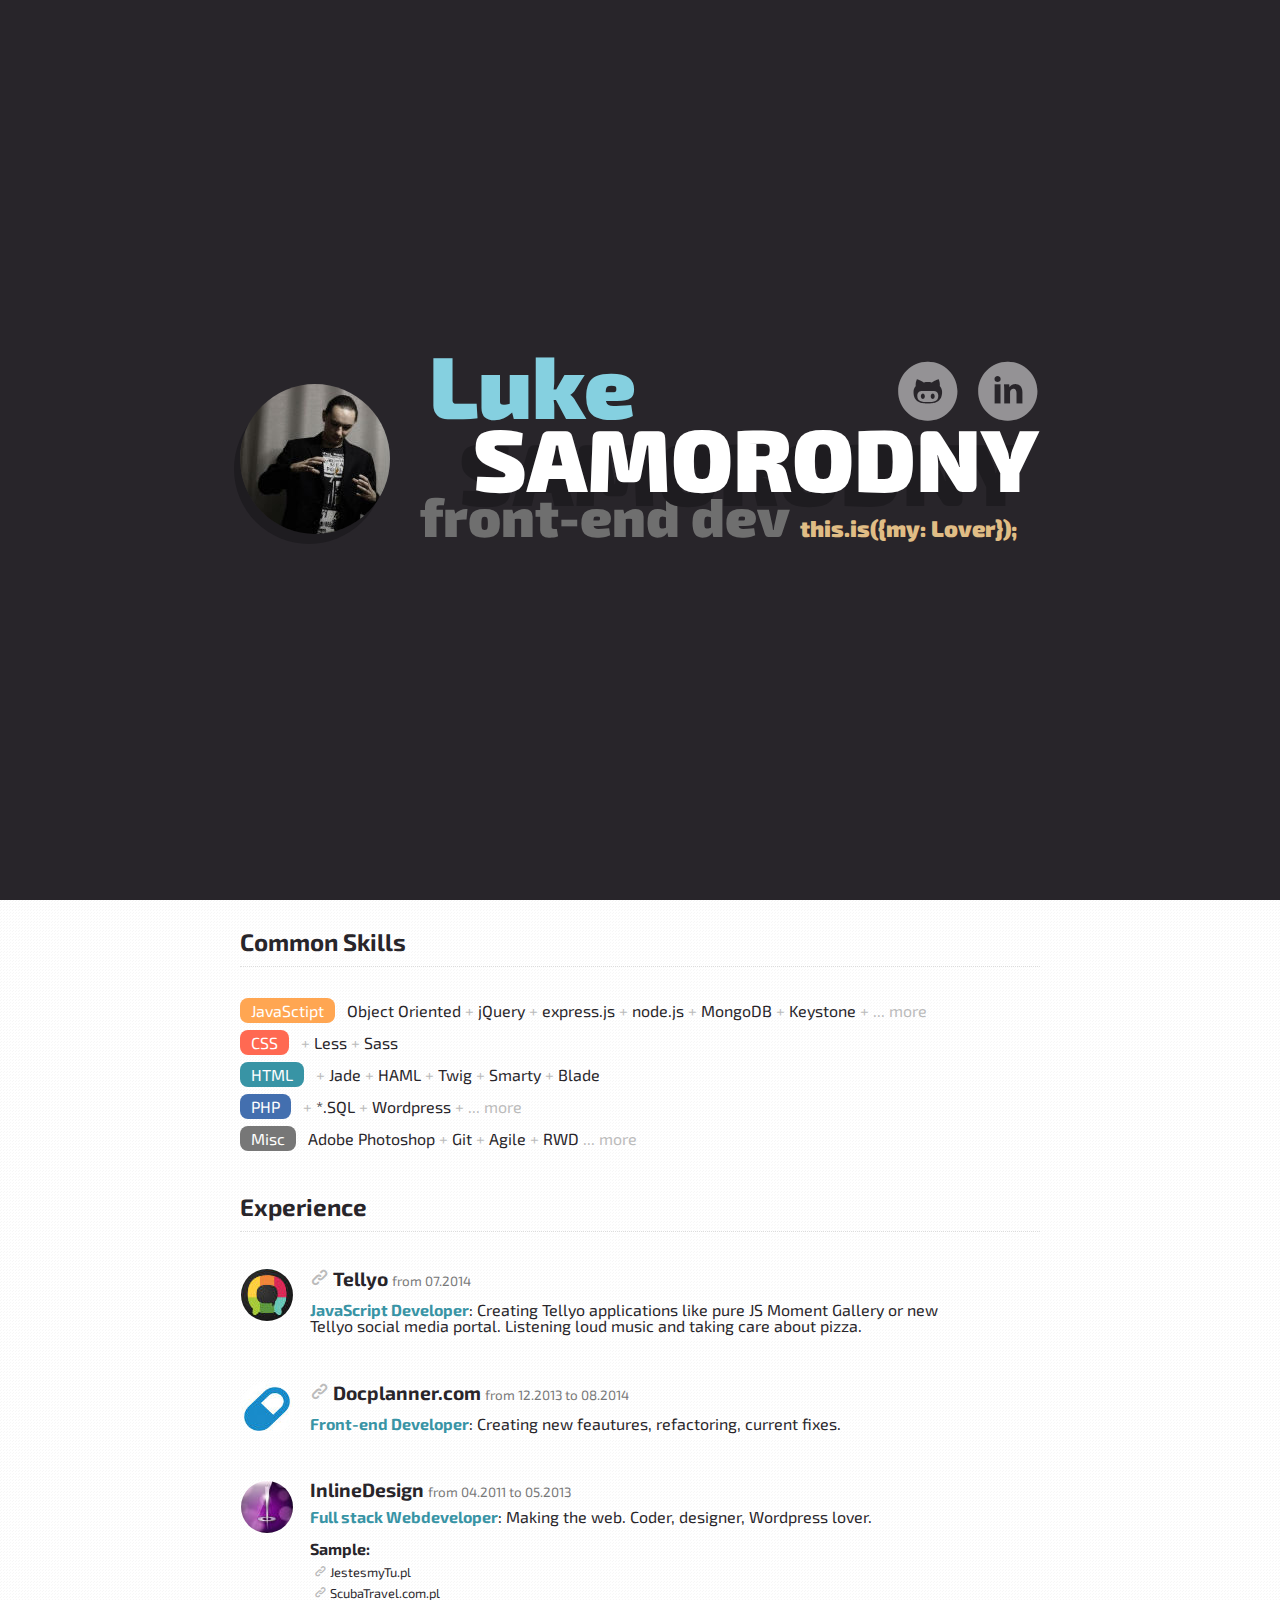
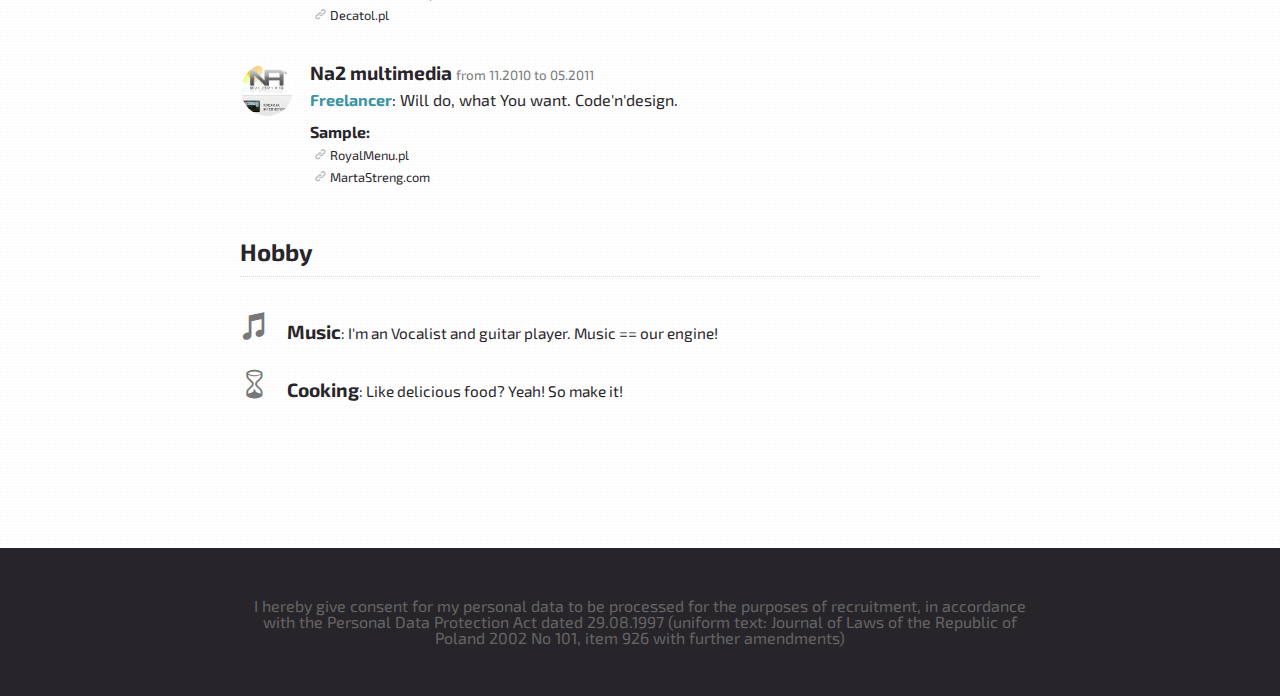
==== nyancat/index.html @ 3c98a8b0 "nyayan cat" ====
<!DOCTYPE html>
<html>
	<head>
		<title>Luke Samorodny - front-end developer</title>
		<meta charset="UTF-8">
		<meta name="viewport" content="width=device-width">
		<link href='http://fonts.googleapis.com/css?family=Exo+2:900,400,700&amp;subset=latin-ext' rel='stylesheet' type='text/css'>
		<link rel="stylesheet" href="../samorodny.css" type="text/css">		
	</head>
	<body>	

		<div id="vcard">
			<section id="it-is-my-home">
				 <div>
					<img src="../img/npsr.jpg">

					<figure>			
						<p>
							Luke 
							<span>								
								<a href="http://github.com/npsr" class="icon-github"></a>
								<a href="http://lnkd.in/dQtvxwz" class="icon-linkedin"></a>
							</span>
						</p>
						<p>SAMORODNY</p>
						<p>front-end dev
							<span>this.is({my: Lover});</span>
						</p>
					</figure>
				 </div>
			</section>
		</div>

		<div id="curriculum" class="clr">
			<section id="skills">
				<h2>Common Skills</h2>

				<p>
					<span class="js">JavaSctipt</span> 

					Object Oriented
					<small>+</small> jQuery 
					<small>+</small> express.js
					<small>+</small> node.js
					<small>+</small> MongoDB
					<small>+</small> Keystone
					<small>+ ... more</small>
				</p>

				<p>
					<span class="css">CSS</span>

					<small>+</small> Less
					<small>+</small> Sass
				</p>

				<p>
					<span class="html">HTML</span>

					<small>+</small> Jade
					<small>+</small> HAML
					<small>+</small> Twig
					<small>+</small> Smarty
					<small>+</small> Blade
				</p>

				<p>
					<span class="php">PHP</span>

					<small>+</small> *.SQL
					<small>+</small> Wordpress					
					<small>+ ... more</small>
				</p>

				<p>
					<span class="misc">Misc</span>

					Adobe Photoshop
					<small>+</small> Git
					<small>+</small> Agile
					<small>+</small> RWD
					<small>... more</small>

				</p>
			</section>

			<section id="experience">
				<h2>Experience</h2>

				<article>
					<img src="../img/tlo.jpg" srcset="img/retina/tlo.jpg 2x">

					<div>
						<h3>
							<a href="http://tellyo.com/" 								
								target="_blank"
								>
								<i class="icon icon-link"></i>
								Tellyo 
							</a>
							<small>from 07.2014</small>
						</h3>

						<p><strong>JavaScript Developer</strong>: 
							Creating Tellyo applications like pure JS Moment Gallery or new <br>
							Tellyo social media portal. Listening loud music and taking care about pizza. 
						</p>											

					</div>
				</article>

				<article>
					<img src="../img/zl.jpg" srcset="img/retina/zl.jpg 2x">

					<div>
						<h3>
							<a href="http://docplanner.com/" 								
								target="_blank"
								>
								<i class="icon icon-link"></i>
								Docplanner.com 
							</a>
							<small>from 12.2013 to 08.2014</small>
						</h3>

						<p><strong>Front-end Developer</strong>: 
							Creating new feautures, refactoring, current fixes.
						</p>											

					</div>
				</article>


				<article>
					<img src="../img/id.jpg" srcset="img/retina/id.jpg 2x">

					<div>
						<h3>
							InlineDesign <small>from 04.2011 to 05.2013</small>
						</h3>

						<p><strong>Full stack Webdeveloper</strong>:
							Making the web. Coder, designer, Wordpress lover.
						</p>
							
						
						<h5>Sample:</h5>
						<ul>
							<li><a href="http://jestesmytu.pl/"									
									target="_blank"
									>
									<i class="icon icon-link"></i>
									JestesmyTu.pl
								</a>
							</li>
							<li><a href="http://scubatravel.com.pl/" 									
									target="_blank"
									>
									<i class="icon icon-link"></i>
									ScubaTravel.com.pl
								</a>
							</li>
							<li><a href="http://decatol.pl/" 									
									target="_blank"
									>
									<i class="icon icon-link"></i>
									Decatol.pl
								</a>
							</li>
						</ul>

										

					</div>					
				</article>


				<article>
					<img src="../img/na2.jpg" srcset="img/retina/na2.jpg 2x">

					<div>
						<h3>
							Na2 multimedia <small>from 11.2010 to 05.2011</small>
						</h3>

						<p><strong>Freelancer</strong>:
							Will do, what You want. Code'n'design.
						</p>	

						<h5>Sample:</h5>
						<ul>
							<li><a href="http://www.royalmenu.pl/"									
									target="_blank"
									>
									<i class="icon icon-link"></i>
									RoyalMenu.pl
								</a>
							</li>	
							<li><a href="http://martastreng.com/" 									
									target="_blank"
									>
									<i class="icon icon-link"></i>
									MartaStreng.com
								</a>
							</li>									
						</ul>
					</div>
				</article>
			</section>

			<section id="hobby">
				<h2>Hobby</h2>
				
				<h3><i class="icon icon-music"></i> Music<small>: I'm an Vocalist and guitar player. Music == our engine!</small></h3>
				<h3><i class="icon icon-hourglass"></i> Cooking<small>: Like delicious food? Yeah! So make it!</small></h3>
				
			</section>
		</div>

		<footer>
			<section id="clause">
				I hereby give con­sent for my per­sonal data to be processed for the pur­poses of recruit­ment, in accor­dance with the Per­sonal Data Pro­tec­tion Act dated 29.08.1997 (uni­form text: Jour­nal of Laws of the Repub­lic of Poland 2002 No 101, item 926 with fur­ther amendments)
			</section>
		</footer>
	</body>
</html>
---- samorodny.css ----
/*
 RESET
 ===============================================================
 */
html, body, div, span, applet, object, iframe,
h1, h2, h3, h4, h5, h6, p, blockquote, pre,
a, abbr, acronym, address, big, cite, code,
del, dfn, em, img, ins, kbd, q, s, samp,
small, strike, strong, sub, sup, tt, var,
b, u, i, center,
dl, dt, dd, ol, ul, li,
fieldset, form, label, legend,
table, caption, tbody, tfoot, thead, tr, th, td,
article, aside, canvas, details, embed, 
figure, figcaption, footer, header, hgroup, 
menu, nav, output, ruby, section, summary,
time, mark, audio, video {
    margin: 0;
    padding: 0;
    border: 0;
    font-size: 100%;
    font: inherit;
    vertical-align: baseline;
}
/* HTML5 display-role reset for older browsers */
article, aside, details, figcaption, figure, 
footer, header, hgroup, menu, nav, section {
    display: block;
}
body {
    line-height: 1;
}
ol, ul {
    list-style: none;
}
blockquote, q {
    quotes: none;
}
blockquote:before, blockquote:after,
q:before, q:after {
    content: '';
    content: none;
}
table {
    border-collapse: collapse;
    border-spacing: 0;
}

.clr:before,
.clr:after {
  content:'';
  display:table;
}
.clr:after {
  clear:both;
}
.clr {
  zoom:1; /* For IE 6/7 (trigger hasLayout) */
}


/*
 GLOBALS
 ===============================================================
 */
@font-face {
    font-family: 'icomoon';
    src:url('fonts/icomoon.eot?-gsq92j');
    src:url('fonts/icomoon.eot?#iefix-gsq92j') format('embedded-opentype'),
        url('fonts/icomoon.woff?-gsq92j') format('woff'),
        url('fonts/icomoon.ttf?-gsq92j') format('truetype'),
        url('fonts/icomoon.svg?-gsq92j#icomoon') format('svg');
    font-weight: normal;
    font-style: normal;
}

body,
html {
  height: 100%;
  width: 100%;
  margin: 0;
  padding: 0;
  font-family: 'Exo 2', Arial, sans-serif;
  font-size: 100%;
  text-align: center;
  background: url('img/bg.png');
  color: #28252a;
  -webkit-font-smoothing: antialiased
}
a {
  text-decoration: none;
  color: #28252a;
}
h1, h2, h3, h4, h5, h6 {
    font-weight: bold;
    font-family: 'Exo 2', Arial, sans-serif;
}
h2 {
    font-size: 1.5em;
}
h3 {
    font-size: 1.2em;
    margin: 0 0 .5em 0;
}
p {
    margin:
     1em 0;
}
strong {
    font-weight: 700;
}

/*
 ICONS
 ===============================================================
 */
[class^="icon-"], [class*=" icon-"] {
    font-family: 'icomoon';
    speak: none;
    font-style: normal;
    font-weight: normal;
    font-variant: normal;
    text-transform: none;
    line-height: 1;
    -webkit-font-smoothing: antialiased;
    -moz-osx-font-smoothing: grayscale;
}

.icon-link:before {
    content: "\e600";
}
.icon-github:before {
    content: "\e601";
}
.icon-linkedin:before {
    content: "\e602";
}
.icon-music:before {
    content: "\e603";
}
.icon-hourglass:before {
    content: "\e604";
}
.icon-mobile:before {
    content: "\e605";
}
.icon-paperplane:before {
    content: "\e606";
}
.icon-location:before {
    content: "\e607";
}

/*
 VCARD
 ===============================================================
 */

#vcard {   
  background: #28252a;  
  color: #fff;
  font-weight: 900;
  display: table;
  height: 100%;
  width: 100%;
}
#it-is-my-home {
  display: table-cell;
  vertical-align: middle;
}
#it-is-my-home div {
  text-align: left;
  width: 800px;
  margin: 0 auto;
}
#it-is-my-home div figure,
#it-is-my-home div img {
    float: left;
}
#it-is-my-home div figure {
    margin-left: 30px;
    margin-right: 0;
}
#it-is-my-home div img {
    -webkit-border-radius: 100%;
    -moz-border-radius: 100%;    
    border-radius: 100%;
    margin-top: 2.2em;
    -webkit-box-shadow: -6px 10px 0px #1e1c20;
    -moz-box-shadow: -6px 10px 0px #1e1c20;
    box-shadow: -6px 10px 0px #1e1c20;
}
#it-is-my-home div figure p:nth-child(1) {
  color: #85d0e0;
  font-size: 5.5em;
  line-height: .8em;
  margin: 0 0 0 .1em;
}
#it-is-my-home div figure p:nth-child(1) span {
  float: right;
}
#it-is-my-home div figure p:nth-child(1) span a {
  color: #fff;
  font-size: .7em;
  line-height: .7em;
  -webkit-opacity: .5;
  -moz-opacity: .5;
  opacity: .5;
  -webkit-transition: all .2s ease-in;
  -moz-transition: all .2s ease-in;
  transition: all .2s ease-in;
}
#it-is-my-home div figure p:nth-child(1) span a:hover {
    -webkit-opacity: .9;
    -moz-opacity: .9;
    opacity: .9;
    text-shadow: -10px 10px 0px #1e1c20;
}
#it-is-my-home div figure p:nth-child(2) {
  font-size: 5.5em;
  line-height: .85em;
  margin: 0 0 0 .6em;
  text-shadow: -14px 14px 0px #1e1c20;
  z-index: 10;
  position: relative;
}
#it-is-my-home div figure p:nth-child(3) {
  color: #6f6f6f;
  font-size: 3.4em;
  line-height: .8em;
  margin: 0;
  z-index: 9;
  position: relative;
}
#it-is-my-home div figure p:nth-child(3) span {
  color: #e0bd85;
  font-size: .42em;
}
@media (max-width: 900px) {
  #vcard {
    font-size: 50%;
  }
  #it-is-my-home div {
    width: 410px;
  }
  #it-is-my-home div figure {
    margin-left: 20px;
  }
  #it-is-my-home div img {
    width: 75px;
    -webkit-box-shadow: -6px 6px 0px #1e1c20;
    -moz-box-shadow: -6px 6px 0px #1e1c20;
    box-shadow: -6px 6px 0px #1e1c20;
  }
  #it-is-my-home div figure p:nth-child(1) span a:hover {
    text-shadow: -4px 4px 0px #1e1c20;
  }
  #it-is-my-home div figure p:nth-child(2) {
    text-shadow: -6px 6px 0px #1e1c20;
  }
}

@media(max-width: 520px) {
    #it-is-my-home div {
        width: 340px;
    }
    #it-is-my-home div img {
        display: none;
    }
}
@media(max-width: 375px) {
    #vcard {
        font-size: 40%;
    }
    #it-is-my-home div {
        width: 300px;
    }
}

/*
 CURRICULUM
 ===============================================================
 */
#curriculum {
    margin: 30px auto 100px auto;
    text-align: left;
    width: 800px;
}
#curriculum section {
    margin-bottom: 3em;
}

#curriculum h2 {
    border-bottom: 1px dotted #ddd;
    margin-bottom: 1.5em;
    padding-bottom: .5em;
}
#curriculum h3 a {
    font-weight: 700;
    padding-bottom: 4px;
    display: inline-block;
}
#curriculum a i {
    color: #bbb;
    -webkit-transition: all .8s ease-in;
    -moz-transition: all .8s ease-in;
    transition: all .8s ease-in;
}
#curriculum a:hover {
    border-bottom: 1px dotted #28252a; 
    padding-bottom: 3px;
}
#curriculum a:hover i {
    color: #FF6952;
    -webkit-transition: all .2s ease-in;
    -moz-transition: all .2s ease-in;
    transition: all .2s ease-in;
}

#contact {
    text-align: center;
}
#contact p {
    -webkit-border-radius: 8px;
    -moz-border-radius: 8px;
    border-radius: 8px;
    margin: 0;
    padding: 1em;
    display: inline-block;
    background: #fff;
    border: 1px solid #eee;
}
#contact h2 {
    text-align: left;
}
#contact span {
    margin-right: .7em;
    white-space: nowrap;
}

#contact span i{
    margin-right: .5em;
    color: #bbb;
}

#skills span {
    -webkit-border-radius: 8px;
    -moz-border-radius: 8px;
    border-radius: 8px;    
    padding: .2em .7em;
    line-height: 1em;
    margin-right: .5em;
    color: #fff;
}
#skills small {
    color: #bbb;    
}

#skills .js {
    background: #FFA652;
}
#skills .css {
    background: #FF6952;
}
#skills .html {
    background: #3894A5;
}
#skills .php {
    background: #436FAF;    
}
#skills .misc {
    background: #777;
}

#experience h3 small{
    font-size: .7em;
    font-weight: 400;
    color: #777;
}
#experience article {
    clear: both;
    margin-bottom: 2em;
}
#experience article:after {
    content: ".";
    display: block;
    clear: both;
    visibility: hidden;
    line-height: 0;
    height: 0;
}

#experience img {
    float: left;
    -webkit-border-radius: 100%;
    -moz-border-radius: 100%;    
    border-radius: 100%;
    margin-right: 1em;
    border: 1px solid #fff;
}
#experience div {
    float: left;
}
#experience p {
    margin-top: 0;
}
#experience p strong {
    color: #3894A5;
}

#experience ul li {
    margin: .7em .3em;    
    font-size: .8em;
}

#hobby h3 i {
    margin-right: .5em;
    font-size: 1.5em;  
    color: #777;      
}
#hobby h3 {
    font-weight: 700;
    margin-bottom: 1.5em;
}
#hobby h3 small {
    font-size: .8em;
    font-weight: 400;    
}

@media (max-width: 900px) {
    #curriculum {
        width: 90%;
        margin-left: 5%;
        margin-right: 5%;
        font-size: .8em;
    }
    #experience ul li {
        font-size: .9em;
    }
}
@media (max-width: 710px) {
    #curriculum {
        margin-bottom: 50px;
    }
    #contact p {
        line-height: 1.6em;
    }
    #skills {
        line-height: 1.7em;
    }
    #experience article {
        padding-bottom: 1em;
        border-bottom: 1px dotted #d9d9d9;
    }
    #experience p {
        line-height: 1.5em;
    }
    #experience img {
        display: none;
    }
    #hobby h3 {
        line-height: 1.3em;
    }
}

/*
 FOOTER
 ===============================================================
 */
 footer {
    padding: 50px 0;
    background: #28252a;  
    color: #666;
 }
 #clause {
    width: 800px;
    margin: 0 auto;
 }

 @media (max-width: 900px) {
    footer {
        padding: 2em 0;
    }
    #clause {
        width: 90%;
        margin-left: 5%;
        margin-right: 5%;
        font-size: .8em;
        line-height: 1.5em;        
    }
}
@media (max-width: 710px) {
    #clause {
        font-size: .6em;
    }
}




@media print {
    body {
        font-size: .9em;
    }
    #it-is-my-home div img {
    margin-top: 1.1em;
    -webkit-box-shadow: none;
    -moz-box-shadow: none;
    box-shadow: none;
  }
    #it-is-my-home div figure p:nth-child(1) span {
        display: none;
    }
    #it-is-my-home div figure p:nth-child(2) {
        text-shadow: none;
    }
    #curriculum {
        margin-bottom: 0;
    }
    #curriculum ul li {
        display: inline-block;
    }
    #curriculum ul li:after {
        content: ', ';
    }
    #curriculum a i {
        display: none;
    }
    footer {
        padding: 0;
    }
    #clause {
        font-size: .6em;
    }

}
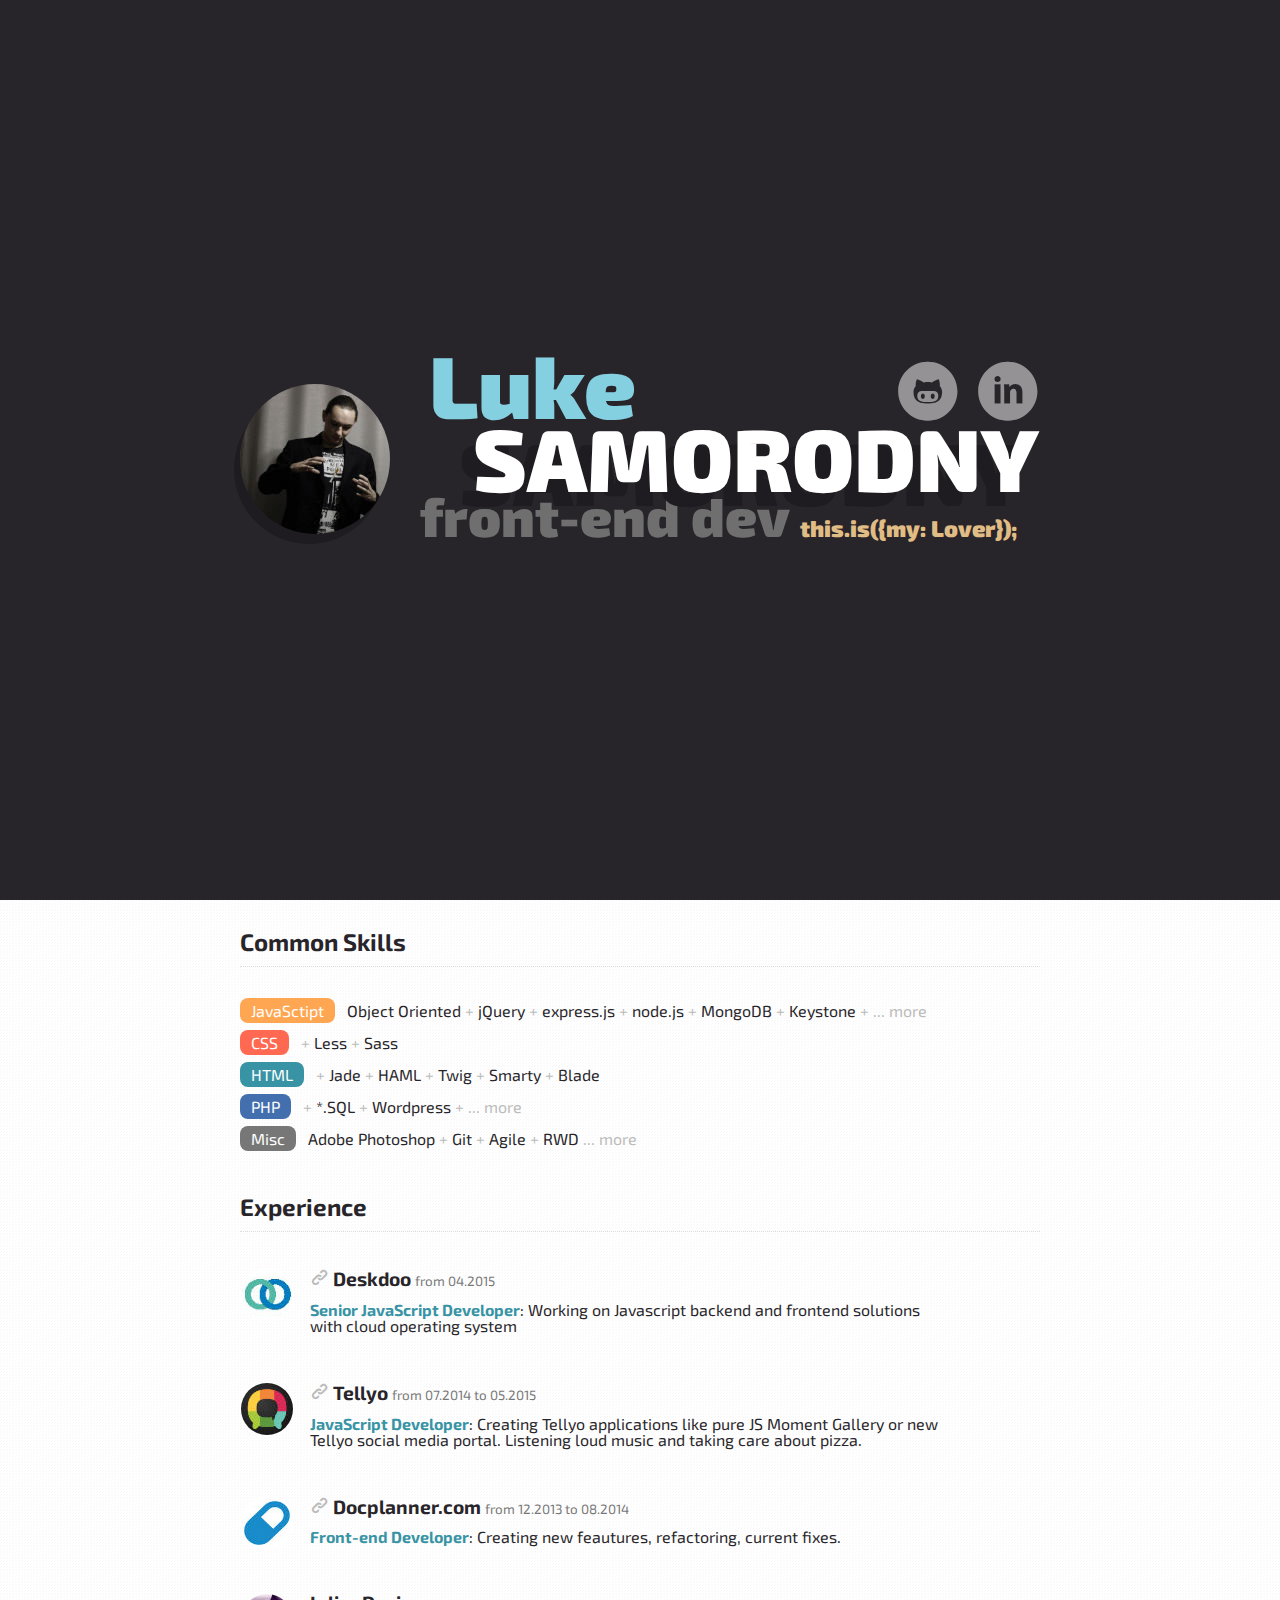
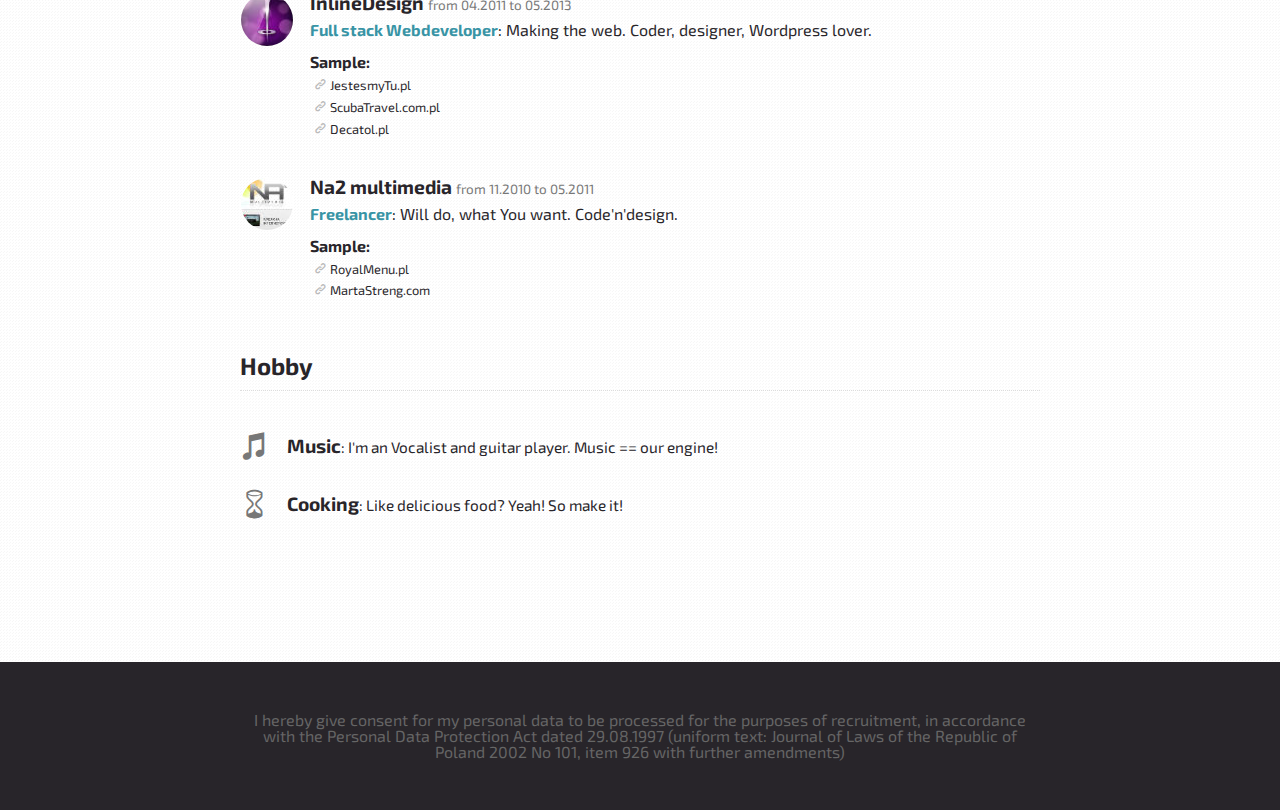
==== commit c4da8481: "new cv" ====
--- a/nyancat/index.html
+++ b/nyancat/index.html
@@ -89,7 +89,29 @@
 				<h2>Experience</h2>
 
 				<article>
-					<img src="../img/tlo.jpg" srcset="img/retina/tlo.jpg 2x">
+					<img src="../img/dd.jpg" srcset="img/retina/dd.jpg 2x">
+
+					<div>
+						<h3>
+							<a href="http://deskdoo.com/" 								
+								target="_blank"
+								>
+								<i class="icon icon-link"></i>
+								Deskdoo
+							</a>
+							<small>from 04.2015</small>
+						</h3>
+
+						<p><strong>Senior JavaScript Developer</strong>: 
+							Working on Javascript backend and frontend solutions<br>
+							with cloud operating system 
+						</p>											
+
+					</div>
+				</article>
+
+				<article>
+					<img src="../img/tlo.jpg" srcset="../img/retina/tlo.jpg 2x">
 
 					<div>
 						<h3>
@@ -99,7 +121,7 @@
 								<i class="icon icon-link"></i>
 								Tellyo 
 							</a>
-							<small>from 07.2014</small>
+							<small>from 07.2014 to 05.2015</small>
 						</h3>
 
 						<p><strong>JavaScript Developer</strong>: 
@@ -111,7 +133,7 @@
 				</article>
 
 				<article>
-					<img src="../img/zl.jpg" srcset="img/retina/zl.jpg 2x">
+					<img src="../img/zl.jpg" srcset="../img/retina/zl.jpg 2x">
 
 					<div>
 						<h3>
@@ -133,7 +155,7 @@
 
 
 				<article>
-					<img src="../img/id.jpg" srcset="img/retina/id.jpg 2x">
+					<img src="../img/id.jpg" srcset="../img/retina/id.jpg 2x">
 
 					<div>
 						<h3>
@@ -177,7 +199,7 @@
 
 
 				<article>
-					<img src="../img/na2.jpg" srcset="img/retina/na2.jpg 2x">
+					<img src="../img/na2.jpg" srcset="../img/retina/na2.jpg 2x">
 
 					<div>
 						<h3>
--- a/samorodny.css
+++ b/samorodny.css
@@ -416,7 +416,9 @@
 #hobby h3 i {
     margin-right: .5em;
     font-size: 1.5em;  
-    color: #777;      
+    color: #777;    
+    position: relative;
+    top: 6px;  
 }
 #hobby h3 {
     font-weight: 700;
@@ -477,6 +479,10 @@
     margin: 0 auto;
  }
 
+/*
+ RWD
+ ===============================================================
+ */
  @media (max-width: 900px) {
     footer {
         padding: 2em 0;
@@ -533,4 +539,4 @@
         font-size: .6em;
     }
 
-}+}
